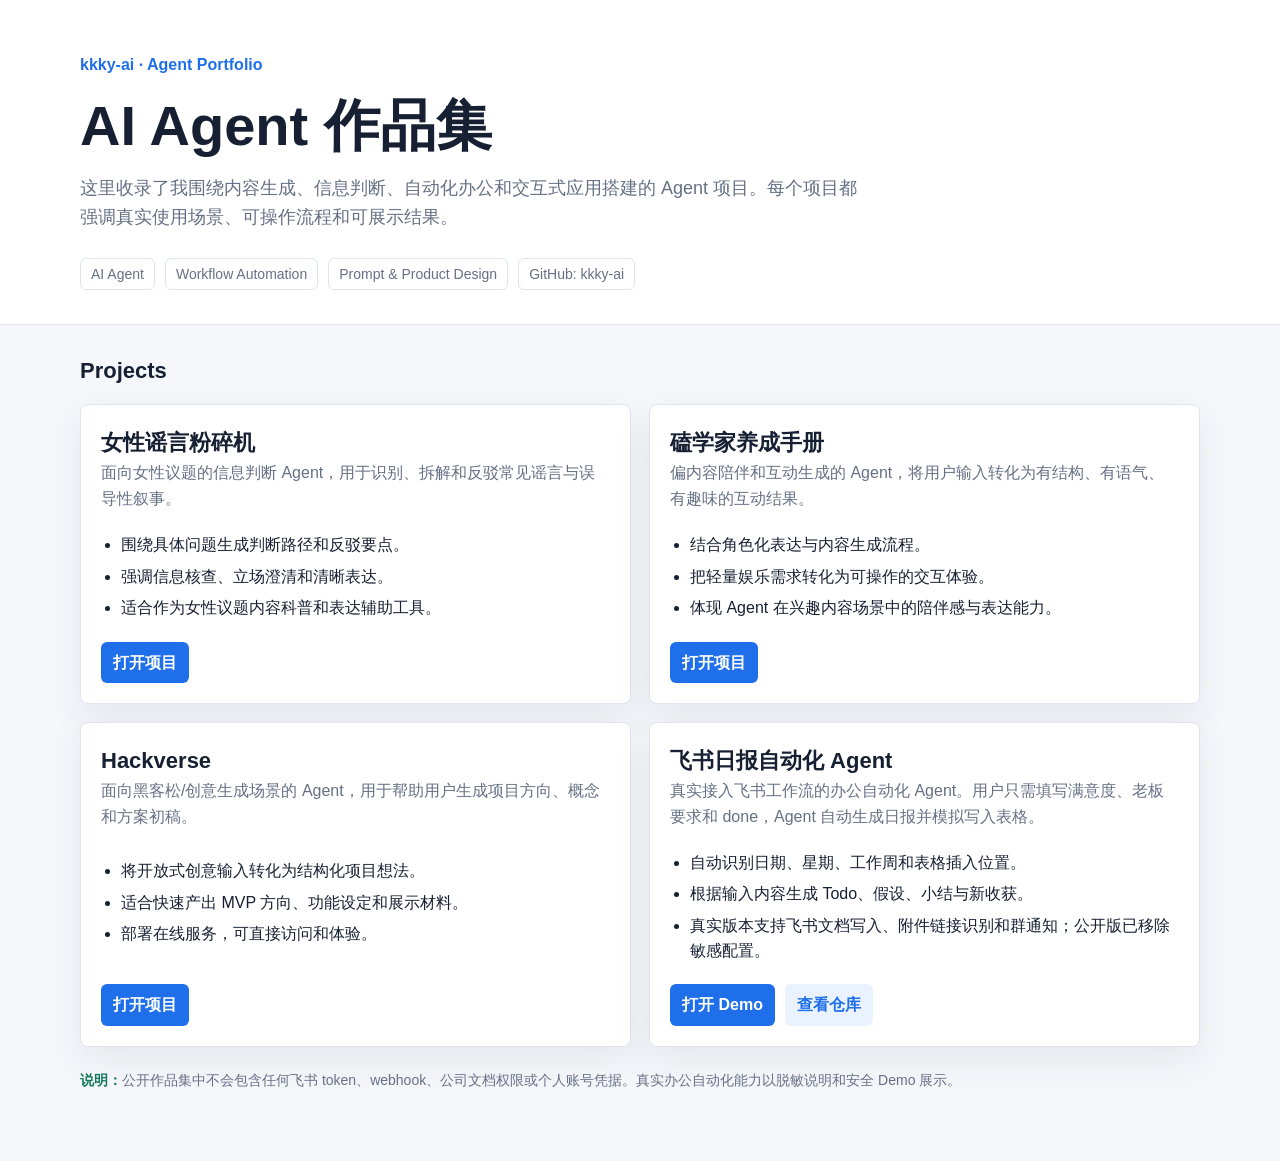
==== index.html @ 3c63bb69 "Initial agent portfolio" ====
<!doctype html>
<html lang="zh-CN">
<head>
  <meta charset="utf-8" />
  <meta name="viewport" content="width=device-width, initial-scale=1" />
  <title>kkky-ai Agent Portfolio</title>
  <style>
    :root {
      --bg: #f6f7fb;
      --panel: #ffffff;
      --ink: #172033;
      --muted: #667085;
      --line: #dfe4ee;
      --accent: #1f6feb;
      --accent-soft: #eaf2ff;
      --green: #13795b;
      --shadow: 0 14px 38px rgba(31, 45, 70, 0.08);
      font-family: Inter, "Segoe UI", "Microsoft YaHei", Arial, sans-serif;
    }

    * { box-sizing: border-box; }

    body {
      margin: 0;
      color: var(--ink);
      background: var(--bg);
      line-height: 1.6;
    }

    header {
      background: #fff;
      border-bottom: 1px solid var(--line);
    }

    .wrap {
      width: min(1120px, calc(100% - 40px));
      margin: 0 auto;
    }

    .hero {
      padding: 52px 0 34px;
      display: grid;
      gap: 18px;
    }

    .eyebrow {
      color: var(--accent);
      font-weight: 700;
      letter-spacing: 0;
      margin: 0;
    }

    h1 {
      margin: 0;
      font-size: clamp(34px, 5vw, 56px);
      line-height: 1.08;
      letter-spacing: 0;
    }

    .intro {
      max-width: 780px;
      color: var(--muted);
      font-size: 18px;
      margin: 0;
    }

    .meta {
      display: flex;
      flex-wrap: wrap;
      gap: 10px;
      margin-top: 8px;
    }

    .tag {
      display: inline-flex;
      align-items: center;
      min-height: 30px;
      padding: 4px 10px;
      border: 1px solid var(--line);
      background: var(--panel);
      border-radius: 6px;
      color: var(--muted);
      font-size: 14px;
    }

    main {
      padding: 28px 0 56px;
    }

    .section-title {
      margin: 0 0 16px;
      font-size: 22px;
    }

    .grid {
      display: grid;
      grid-template-columns: repeat(2, minmax(0, 1fr));
      gap: 18px;
    }

    .card {
      background: var(--panel);
      border: 1px solid var(--line);
      border-radius: 8px;
      box-shadow: var(--shadow);
      padding: 20px;
      display: grid;
      gap: 14px;
      min-height: 300px;
    }

    .card h2 {
      margin: 0;
      font-size: 22px;
    }

    .card p {
      margin: 0;
      color: var(--muted);
    }

    .list {
      margin: 0;
      padding-left: 20px;
      color: var(--ink);
    }

    .list li {
      margin: 6px 0;
    }

    .links {
      display: flex;
      flex-wrap: wrap;
      gap: 10px;
      margin-top: auto;
    }

    a.button {
      display: inline-flex;
      align-items: center;
      min-height: 38px;
      padding: 8px 12px;
      border-radius: 6px;
      background: var(--accent);
      color: #fff;
      text-decoration: none;
      font-weight: 650;
    }

    a.button.secondary {
      color: var(--accent);
      background: var(--accent-soft);
    }

    .note {
      margin-top: 22px;
      color: var(--muted);
      font-size: 14px;
    }

    .status {
      color: var(--green);
      font-weight: 700;
    }

    @media (max-width: 820px) {
      .grid {
        grid-template-columns: 1fr;
      }

      .hero {
        padding-top: 36px;
      }
    }
  </style>
</head>
<body>
  <header>
    <div class="wrap hero">
      <p class="eyebrow">kkky-ai · Agent Portfolio</p>
      <h1>AI Agent 作品集</h1>
      <p class="intro">这里收录了我围绕内容生成、信息判断、自动化办公和交互式应用搭建的 Agent 项目。每个项目都强调真实使用场景、可操作流程和可展示结果。</p>
      <div class="meta">
        <span class="tag">AI Agent</span>
        <span class="tag">Workflow Automation</span>
        <span class="tag">Prompt & Product Design</span>
        <span class="tag">GitHub: kkky-ai</span>
      </div>
    </div>
  </header>

  <main>
    <div class="wrap">
      <h2 class="section-title">Projects</h2>
      <section class="grid">
        <article class="card">
          <div>
            <h2>女性谣言粉碎机</h2>
            <p>面向女性议题的信息判断 Agent，用于识别、拆解和反驳常见谣言与误导性叙事。</p>
          </div>
          <ul class="list">
            <li>围绕具体问题生成判断路径和反驳要点。</li>
            <li>强调信息核查、立场澄清和清晰表达。</li>
            <li>适合作为女性议题内容科普和表达辅助工具。</li>
          </ul>
          <div class="links">
            <a class="button" href="https://p6z55c4yv.zhaomi.cn/" target="_blank" rel="noreferrer">打开项目</a>
          </div>
        </article>

        <article class="card">
          <div>
            <h2>磕学家养成手册</h2>
            <p>偏内容陪伴和互动生成的 Agent，将用户输入转化为有结构、有语气、有趣味的互动结果。</p>
          </div>
          <ul class="list">
            <li>结合角色化表达与内容生成流程。</li>
            <li>把轻量娱乐需求转化为可操作的交互体验。</li>
            <li>体现 Agent 在兴趣内容场景中的陪伴感与表达能力。</li>
          </ul>
          <div class="links">
            <a class="button" href="https://app-c646jovqbgu9.appmiaoda.com/home" target="_blank" rel="noreferrer">打开项目</a>
          </div>
        </article>

        <article class="card">
          <div>
            <h2>Hackverse</h2>
            <p>面向黑客松/创意生成场景的 Agent，用于帮助用户生成项目方向、概念和方案初稿。</p>
          </div>
          <ul class="list">
            <li>将开放式创意输入转化为结构化项目想法。</li>
            <li>适合快速产出 MVP 方向、功能设定和展示材料。</li>
            <li>部署在线服务，可直接访问和体验。</li>
          </ul>
          <div class="links">
            <a class="button" href="https://hackathon-03.onrender.com/generate" target="_blank" rel="noreferrer">打开项目</a>
          </div>
        </article>

        <article class="card">
          <div>
            <h2>飞书日报自动化 Agent</h2>
            <p>真实接入飞书工作流的办公自动化 Agent。用户只需填写满意度、老板要求和 done，Agent 自动生成日报并模拟写入表格。</p>
          </div>
          <ul class="list">
            <li>自动识别日期、星期、工作周和表格插入位置。</li>
            <li>根据输入内容生成 Todo、假设、小结与新收获。</li>
            <li>真实版本支持飞书文档写入、附件链接识别和群通知；公开版已移除敏感配置。</li>
          </ul>
          <div class="links">
            <a class="button" href="./daily-report-demo/" target="_blank">打开 Demo</a>
            <a class="button secondary" href="https://github.com/kkky-ai/agent-portfolio" target="_blank" rel="noreferrer">查看仓库</a>
          </div>
        </article>
      </section>

      <p class="note"><span class="status">说明：</span>公开作品集中不会包含任何飞书 token、webhook、公司文档权限或个人账号凭据。真实办公自动化能力以脱敏说明和安全 Demo 展示。</p>
    </div>
  </main>
</body>
</html>
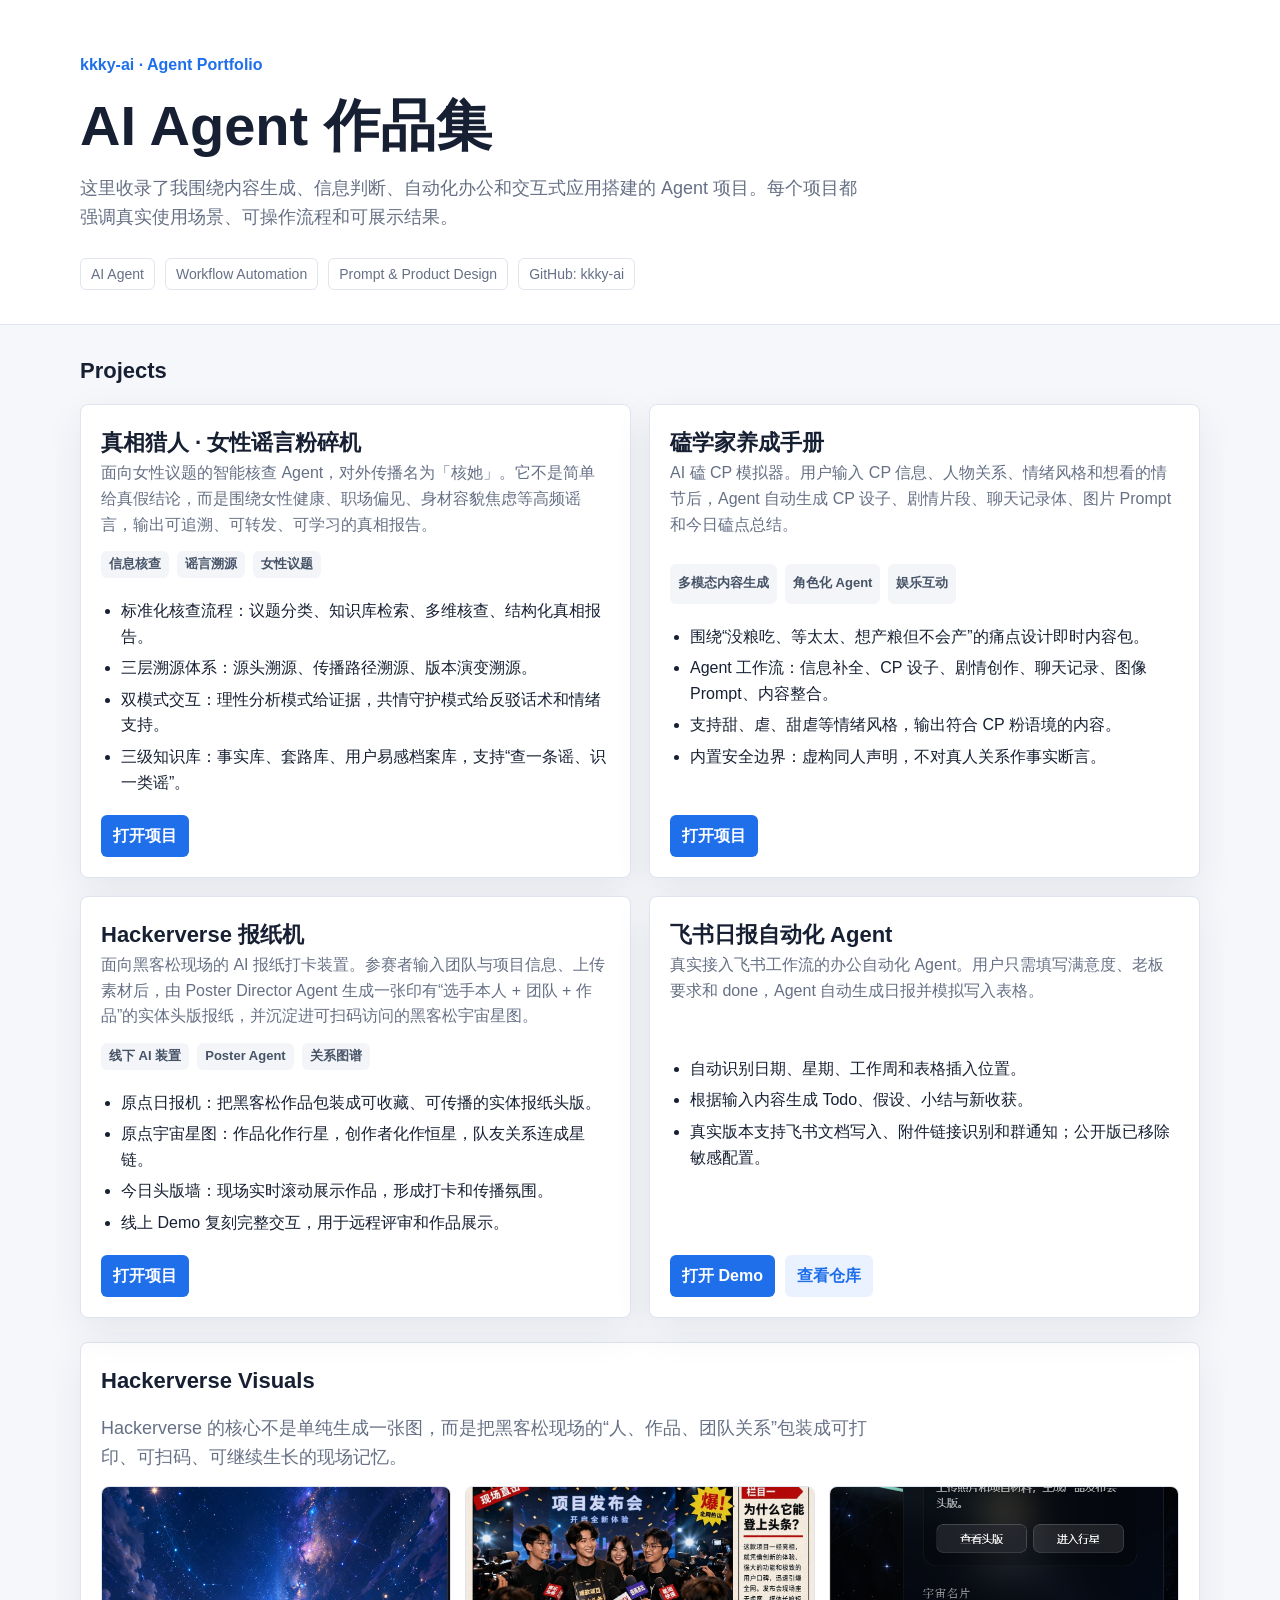
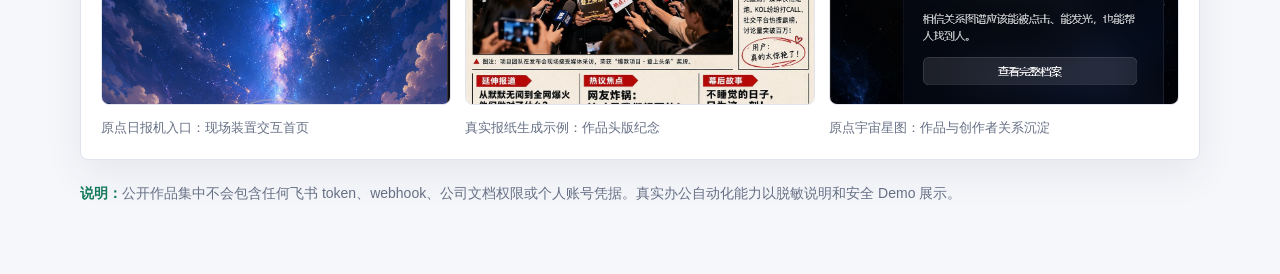
==== commit 43db13a9: "Enrich portfolio project details" ====
--- a/index.html
+++ b/index.html
@@ -106,7 +106,7 @@
       padding: 20px;
       display: grid;
       gap: 14px;
-      min-height: 300px;
+      min-height: 420px;
     }
 
     .card h2 {
@@ -117,6 +117,24 @@
     .card p {
       margin: 0;
       color: var(--muted);
+    }
+
+    .project-meta {
+      display: flex;
+      flex-wrap: wrap;
+      gap: 8px;
+    }
+
+    .pill {
+      display: inline-flex;
+      align-items: center;
+      min-height: 26px;
+      padding: 3px 8px;
+      border-radius: 6px;
+      background: #f3f5f9;
+      color: #475467;
+      font-size: 13px;
+      font-weight: 650;
     }
 
     .list {
@@ -164,8 +182,47 @@
       font-weight: 700;
     }
 
+    .showcase {
+      margin-top: 24px;
+      background: #fff;
+      border: 1px solid var(--line);
+      border-radius: 8px;
+      box-shadow: var(--shadow);
+      padding: 20px;
+    }
+
+    .showcase-grid {
+      display: grid;
+      grid-template-columns: repeat(3, minmax(0, 1fr));
+      gap: 14px;
+      margin-top: 14px;
+    }
+
+    .shot {
+      margin: 0;
+    }
+
+    .shot img {
+      width: 100%;
+      aspect-ratio: 16 / 10;
+      object-fit: cover;
+      border: 1px solid var(--line);
+      border-radius: 8px;
+      background: #f8fafc;
+    }
+
+    .shot figcaption {
+      color: var(--muted);
+      font-size: 13px;
+      margin-top: 6px;
+    }
+
     @media (max-width: 820px) {
       .grid {
+        grid-template-columns: 1fr;
+      }
+
+      .showcase-grid {
         grid-template-columns: 1fr;
       }
 
@@ -196,13 +253,19 @@
       <section class="grid">
         <article class="card">
           <div>
-            <h2>女性谣言粉碎机</h2>
-            <p>面向女性议题的信息判断 Agent，用于识别、拆解和反驳常见谣言与误导性叙事。</p>
+            <h2>真相猎人 · 女性谣言粉碎机</h2>
+            <p>面向女性议题的智能核查 Agent，对外传播名为「核她」。它不是简单给真假结论，而是围绕女性健康、职场偏见、身材容貌焦虑等高频谣言，输出可追溯、可转发、可学习的真相报告。</p>
+          </div>
+          <div class="project-meta">
+            <span class="pill">信息核查</span>
+            <span class="pill">谣言溯源</span>
+            <span class="pill">女性议题</span>
           </div>
           <ul class="list">
-            <li>围绕具体问题生成判断路径和反驳要点。</li>
-            <li>强调信息核查、立场澄清和清晰表达。</li>
-            <li>适合作为女性议题内容科普和表达辅助工具。</li>
+            <li>标准化核查流程：议题分类、知识库检索、多维核查、结构化真相报告。</li>
+            <li>三层溯源体系：源头溯源、传播路径溯源、版本演变溯源。</li>
+            <li>双模式交互：理性分析模式给证据，共情守护模式给反驳话术和情绪支持。</li>
+            <li>三级知识库：事实库、套路库、用户易感档案库，支持“查一条谣、识一类谣”。</li>
           </ul>
           <div class="links">
             <a class="button" href="https://p6z55c4yv.zhaomi.cn/" target="_blank" rel="noreferrer">打开项目</a>
@@ -212,12 +275,18 @@
         <article class="card">
           <div>
             <h2>磕学家养成手册</h2>
-            <p>偏内容陪伴和互动生成的 Agent，将用户输入转化为有结构、有语气、有趣味的互动结果。</p>
+            <p>AI 磕 CP 模拟器。用户输入 CP 信息、人物关系、情绪风格和想看的情节后，Agent 自动生成 CP 设子、剧情片段、聊天记录体、图片 Prompt 和今日磕点总结。</p>
+          </div>
+          <div class="project-meta">
+            <span class="pill">多模态内容生成</span>
+            <span class="pill">角色化 Agent</span>
+            <span class="pill">娱乐互动</span>
           </div>
           <ul class="list">
-            <li>结合角色化表达与内容生成流程。</li>
-            <li>把轻量娱乐需求转化为可操作的交互体验。</li>
-            <li>体现 Agent 在兴趣内容场景中的陪伴感与表达能力。</li>
+            <li>围绕“没粮吃、等太太、想产粮但不会产”的痛点设计即时内容包。</li>
+            <li>Agent 工作流：信息补全、CP 设子、剧情创作、聊天记录、图像 Prompt、内容整合。</li>
+            <li>支持甜、虐、甜虐等情绪风格，输出符合 CP 粉语境的内容。</li>
+            <li>内置安全边界：虚构同人声明，不对真人关系作事实断言。</li>
           </ul>
           <div class="links">
             <a class="button" href="https://app-c646jovqbgu9.appmiaoda.com/home" target="_blank" rel="noreferrer">打开项目</a>
@@ -226,13 +295,19 @@
 
         <article class="card">
           <div>
-            <h2>Hackverse</h2>
-            <p>面向黑客松/创意生成场景的 Agent，用于帮助用户生成项目方向、概念和方案初稿。</p>
+            <h2>Hackerverse 报纸机</h2>
+            <p>面向黑客松现场的 AI 报纸打卡装置。参赛者输入团队与项目信息、上传素材后，由 Poster Director Agent 生成一张印有“选手本人 + 团队 + 作品”的实体头版报纸，并沉淀进可扫码访问的黑客松宇宙星图。</p>
+          </div>
+          <div class="project-meta">
+            <span class="pill">线下 AI 装置</span>
+            <span class="pill">Poster Agent</span>
+            <span class="pill">关系图谱</span>
           </div>
           <ul class="list">
-            <li>将开放式创意输入转化为结构化项目想法。</li>
-            <li>适合快速产出 MVP 方向、功能设定和展示材料。</li>
-            <li>部署在线服务，可直接访问和体验。</li>
+            <li>原点日报机：把黑客松作品包装成可收藏、可传播的实体报纸头版。</li>
+            <li>原点宇宙星图：作品化作行星，创作者化作恒星，队友关系连成星链。</li>
+            <li>今日头版墙：现场实时滚动展示作品，形成打卡和传播氛围。</li>
+            <li>线上 Demo 复刻完整交互，用于远程评审和作品展示。</li>
           </ul>
           <div class="links">
             <a class="button" href="https://hackathon-03.onrender.com/generate" target="_blank" rel="noreferrer">打开项目</a>
@@ -256,6 +331,25 @@
         </article>
       </section>
 
+      <section class="showcase">
+        <h2 class="section-title">Hackerverse Visuals</h2>
+        <p class="intro">Hackerverse 的核心不是单纯生成一张图，而是把黑客松现场的“人、作品、团队关系”包装成可打印、可扫码、可继续生长的现场记忆。</p>
+        <div class="showcase-grid">
+          <figure class="shot">
+            <img src="./assets/hackerverse-home.png" alt="Hackerverse 装置交互首页" />
+            <figcaption>原点日报机入口：现场装置交互首页</figcaption>
+          </figure>
+          <figure class="shot">
+            <img src="./assets/hackerverse-newspaper.jpg" alt="Hackerverse 报纸生成示例" />
+            <figcaption>真实报纸生成示例：作品头版纪念</figcaption>
+          </figure>
+          <figure class="shot">
+            <img src="./assets/hackerverse-universe.png" alt="Hackerverse 宇宙星图" />
+            <figcaption>原点宇宙星图：作品与创作者关系沉淀</figcaption>
+          </figure>
+        </div>
+      </section>
+
       <p class="note"><span class="status">说明：</span>公开作品集中不会包含任何飞书 token、webhook、公司文档权限或个人账号凭据。真实办公自动化能力以脱敏说明和安全 Demo 展示。</p>
     </div>
   </main>
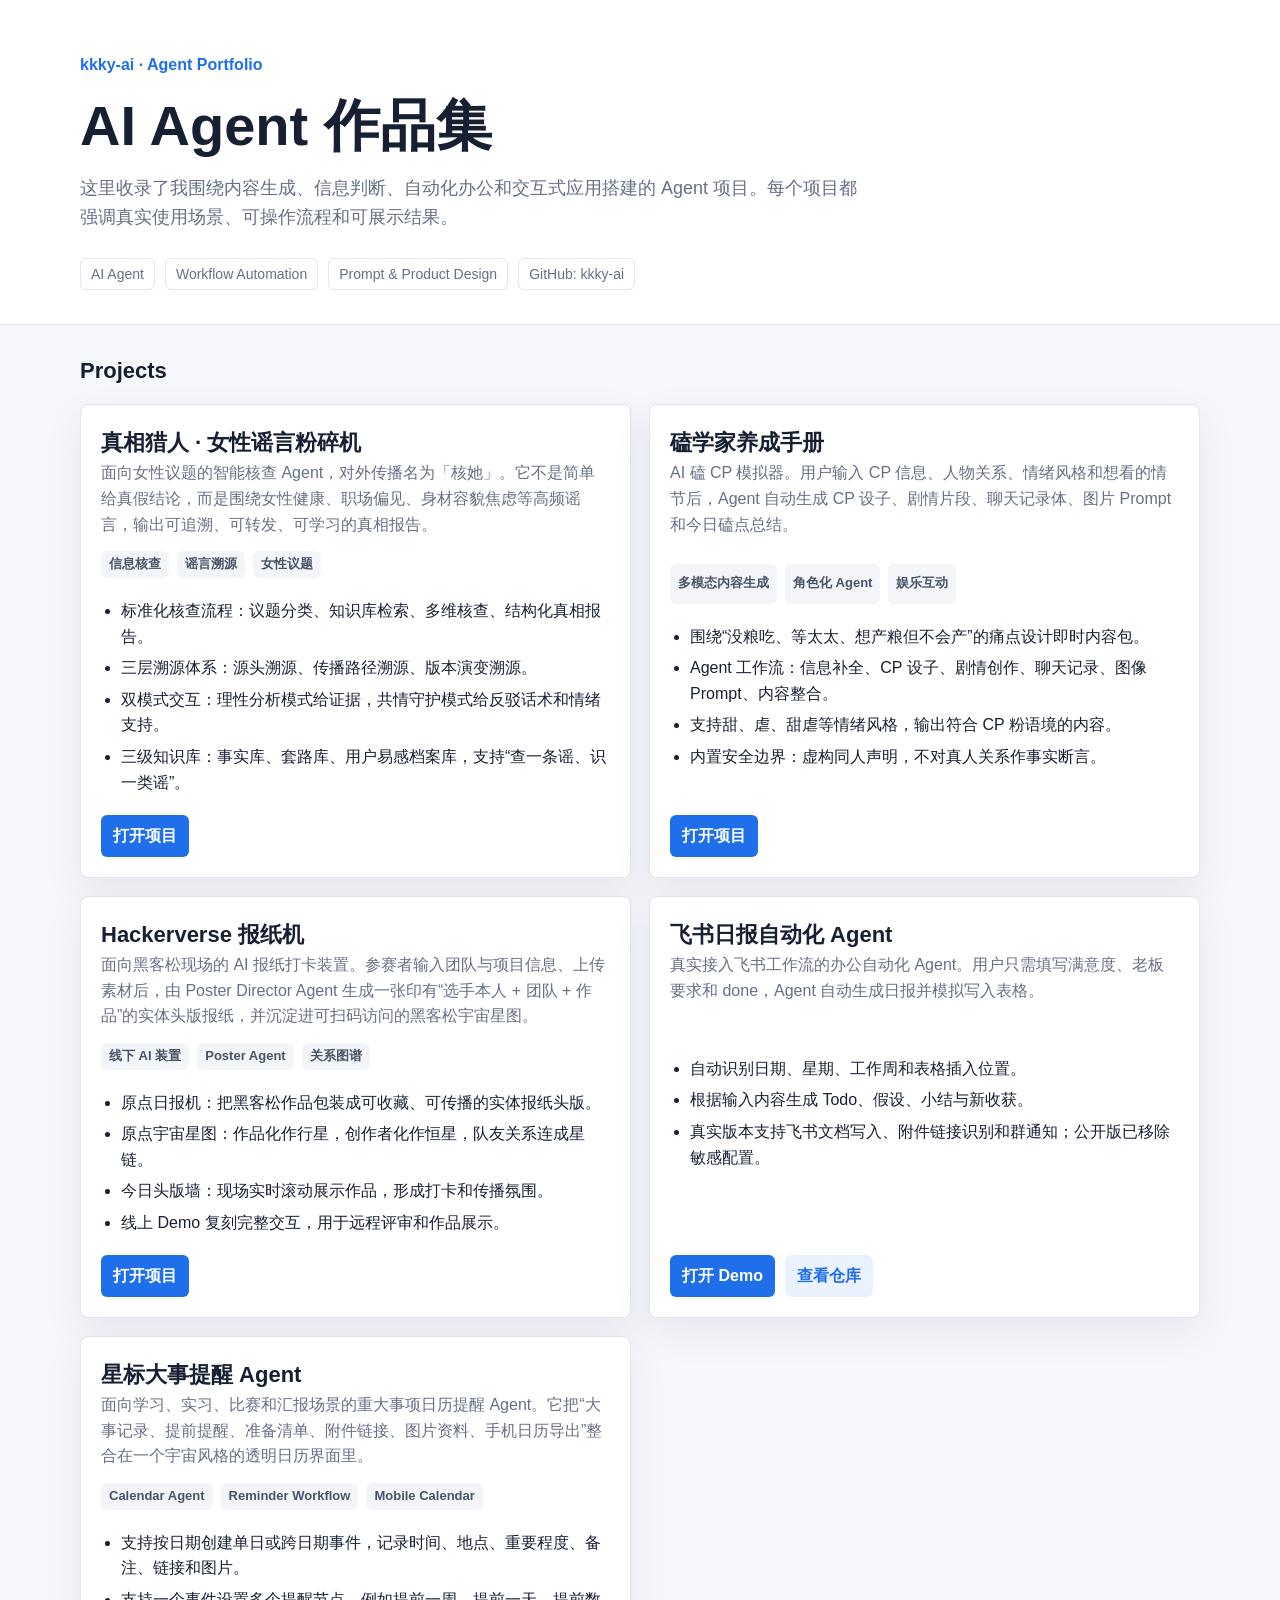
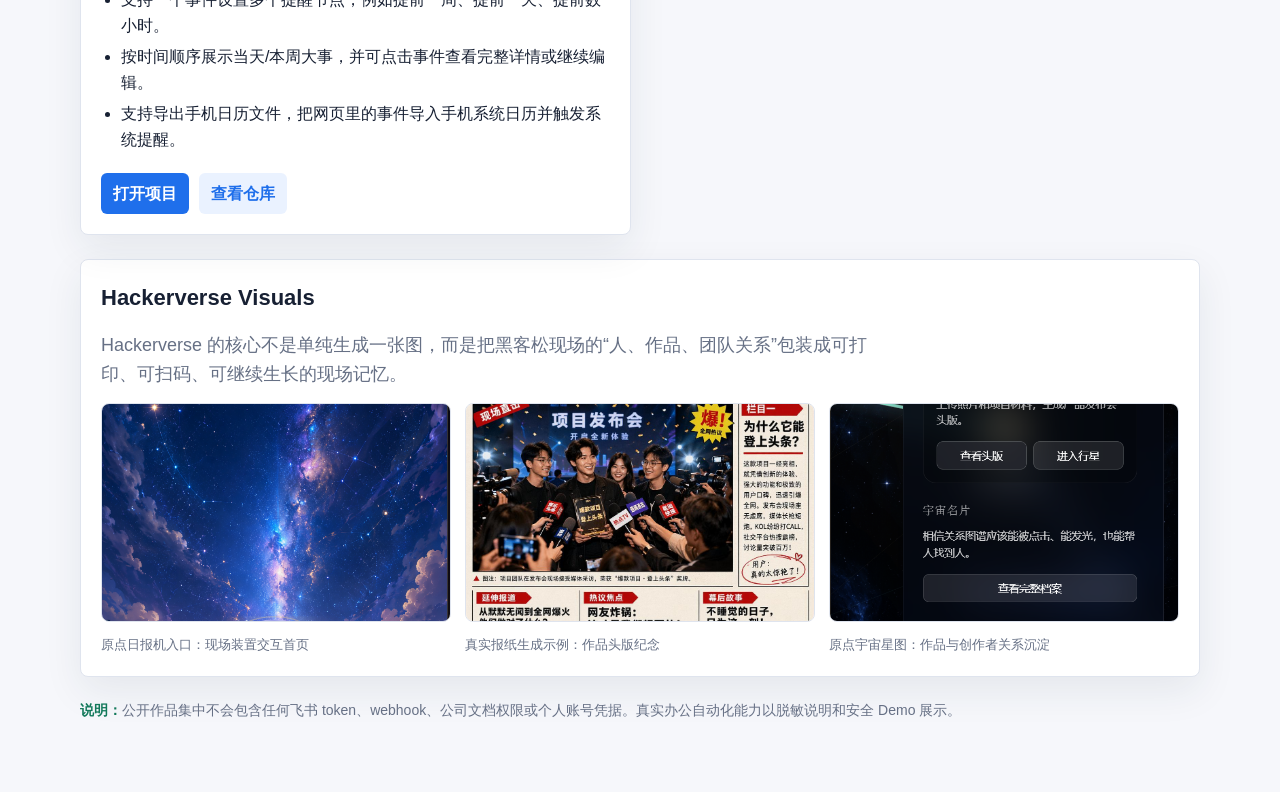
==== commit eed9de7c: "Add star event reminder agent to portfolio" ====
--- a/index.html
+++ b/index.html
@@ -329,6 +329,28 @@
             <a class="button secondary" href="https://github.com/kkky-ai/agent-portfolio" target="_blank" rel="noreferrer">查看仓库</a>
           </div>
         </article>
+
+        <article class="card">
+          <div>
+            <h2>星标大事提醒 Agent</h2>
+            <p>面向学习、实习、比赛和汇报场景的重大事项日历提醒 Agent。它把“大事记录、提前提醒、准备清单、附件链接、图片资料、手机日历导出”整合在一个宇宙风格的透明日历界面里。</p>
+          </div>
+          <div class="project-meta">
+            <span class="pill">Calendar Agent</span>
+            <span class="pill">Reminder Workflow</span>
+            <span class="pill">Mobile Calendar</span>
+          </div>
+          <ul class="list">
+            <li>支持按日期创建单日或跨日期事件，记录时间、地点、重要程度、备注、链接和图片。</li>
+            <li>支持一个事件设置多个提醒节点，例如提前一周、提前一天、提前数小时。</li>
+            <li>按时间顺序展示当天/本周大事，并可点击事件查看完整详情或继续编辑。</li>
+            <li>支持导出手机日历文件，把网页里的事件导入手机系统日历并触发系统提醒。</li>
+          </ul>
+          <div class="links">
+            <a class="button" href="https://star-event-reminder-agent.onrender.com" target="_blank" rel="noreferrer">打开项目</a>
+            <a class="button secondary" href="https://github.com/kkky-ai/star-event-reminder-agent" target="_blank" rel="noreferrer">查看仓库</a>
+          </div>
+        </article>
       </section>
 
       <section class="showcase">
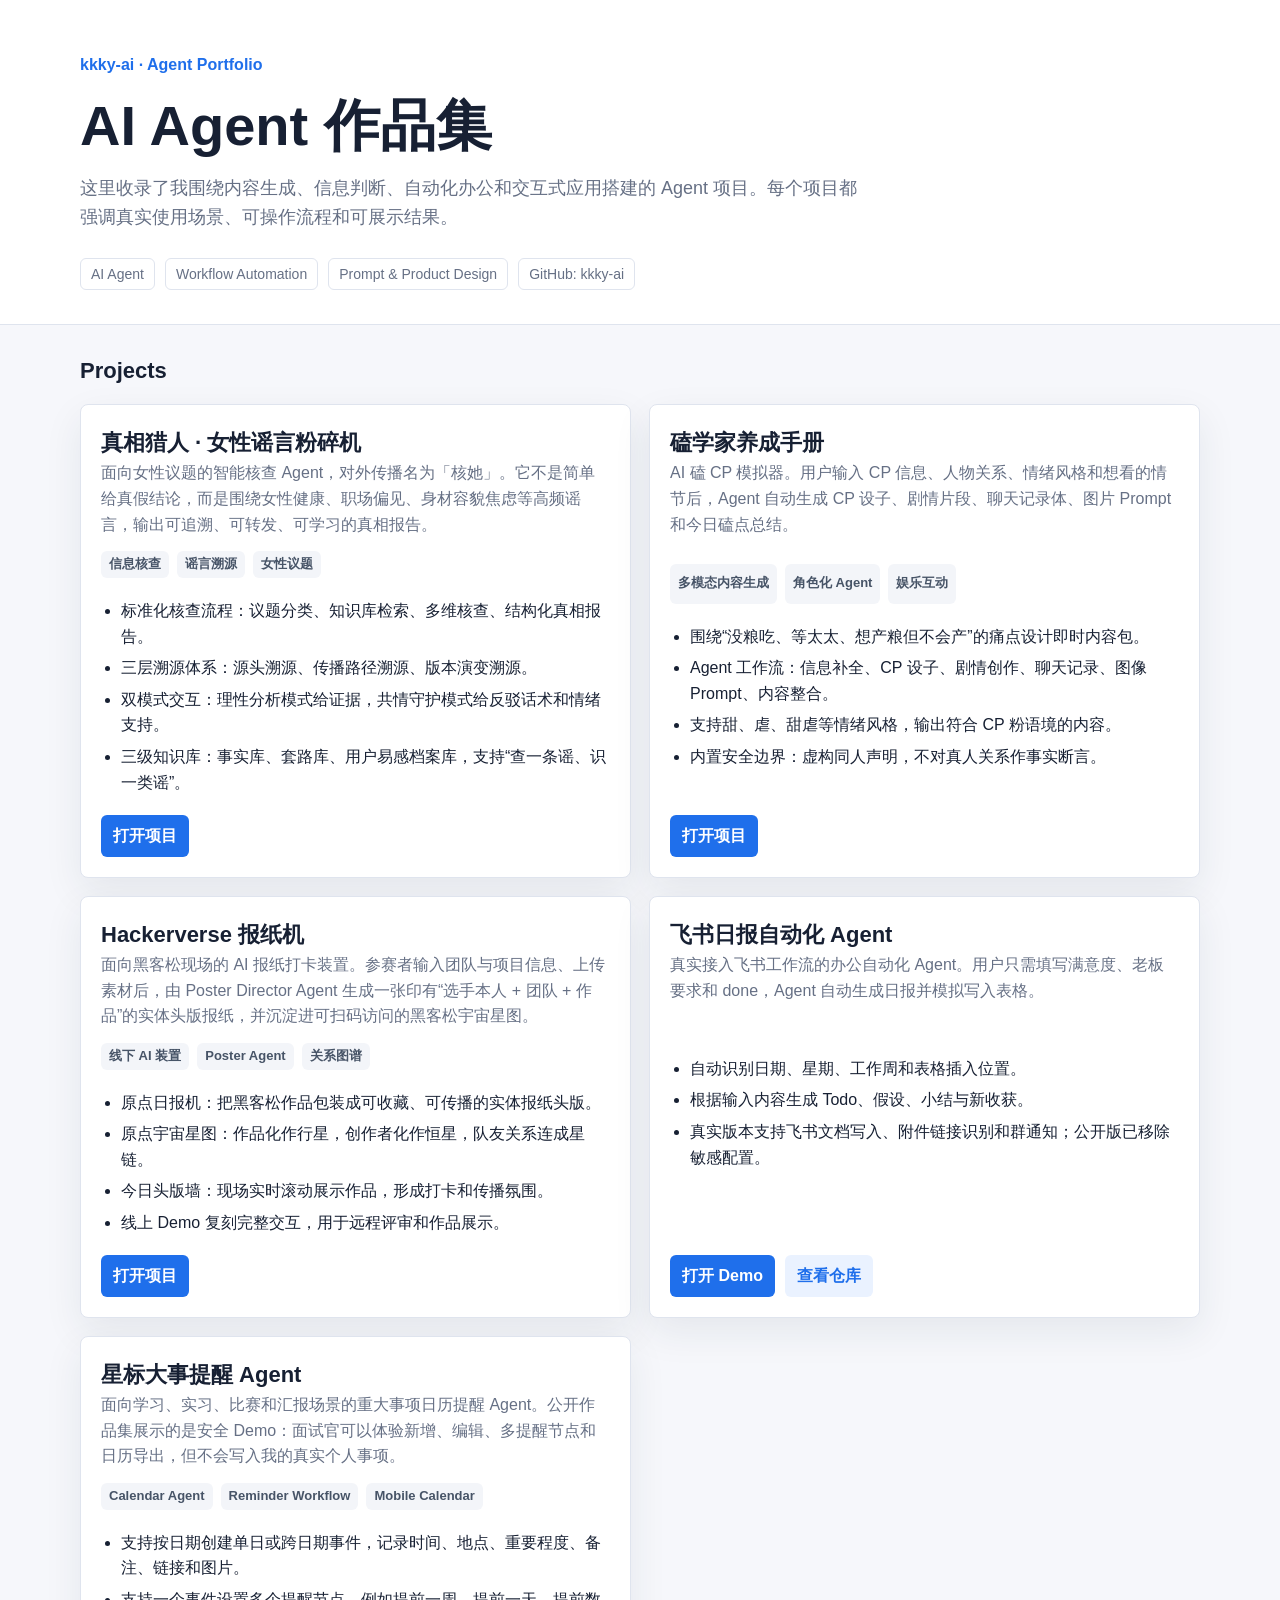
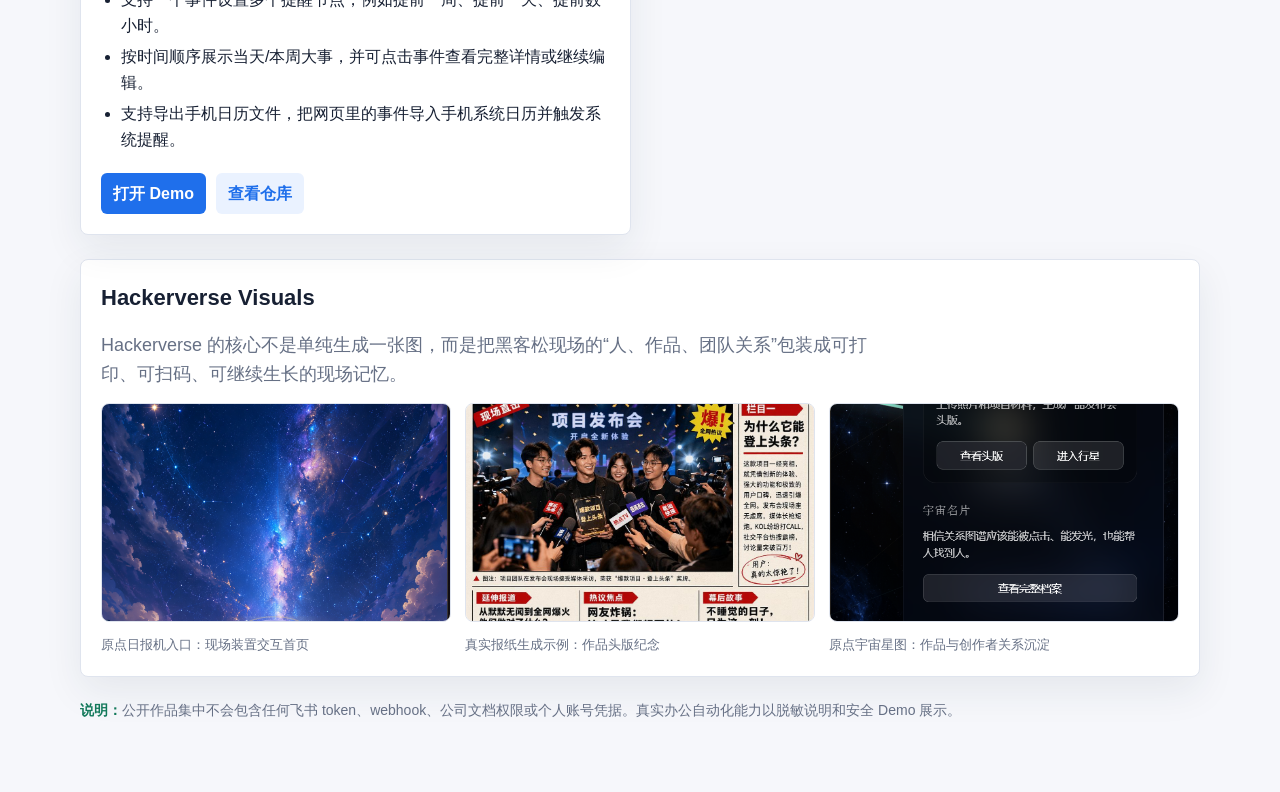
==== commit 72912023: "Add safe star event demo" ====
--- a/index.html
+++ b/index.html
@@ -333,7 +333,7 @@
         <article class="card">
           <div>
             <h2>星标大事提醒 Agent</h2>
-            <p>面向学习、实习、比赛和汇报场景的重大事项日历提醒 Agent。它把“大事记录、提前提醒、准备清单、附件链接、图片资料、手机日历导出”整合在一个宇宙风格的透明日历界面里。</p>
+            <p>面向学习、实习、比赛和汇报场景的重大事项日历提醒 Agent。公开作品集展示的是安全 Demo：面试官可以体验新增、编辑、多提醒节点和日历导出，但不会写入我的真实个人事项。</p>
           </div>
           <div class="project-meta">
             <span class="pill">Calendar Agent</span>
@@ -347,7 +347,7 @@
             <li>支持导出手机日历文件，把网页里的事件导入手机系统日历并触发系统提醒。</li>
           </ul>
           <div class="links">
-            <a class="button" href="https://star-event-reminder-agent.onrender.com" target="_blank" rel="noreferrer">打开项目</a>
+            <a class="button" href="./star-event-demo/" target="_blank">打开 Demo</a>
             <a class="button secondary" href="https://github.com/kkky-ai/star-event-reminder-agent" target="_blank" rel="noreferrer">查看仓库</a>
           </div>
         </article>
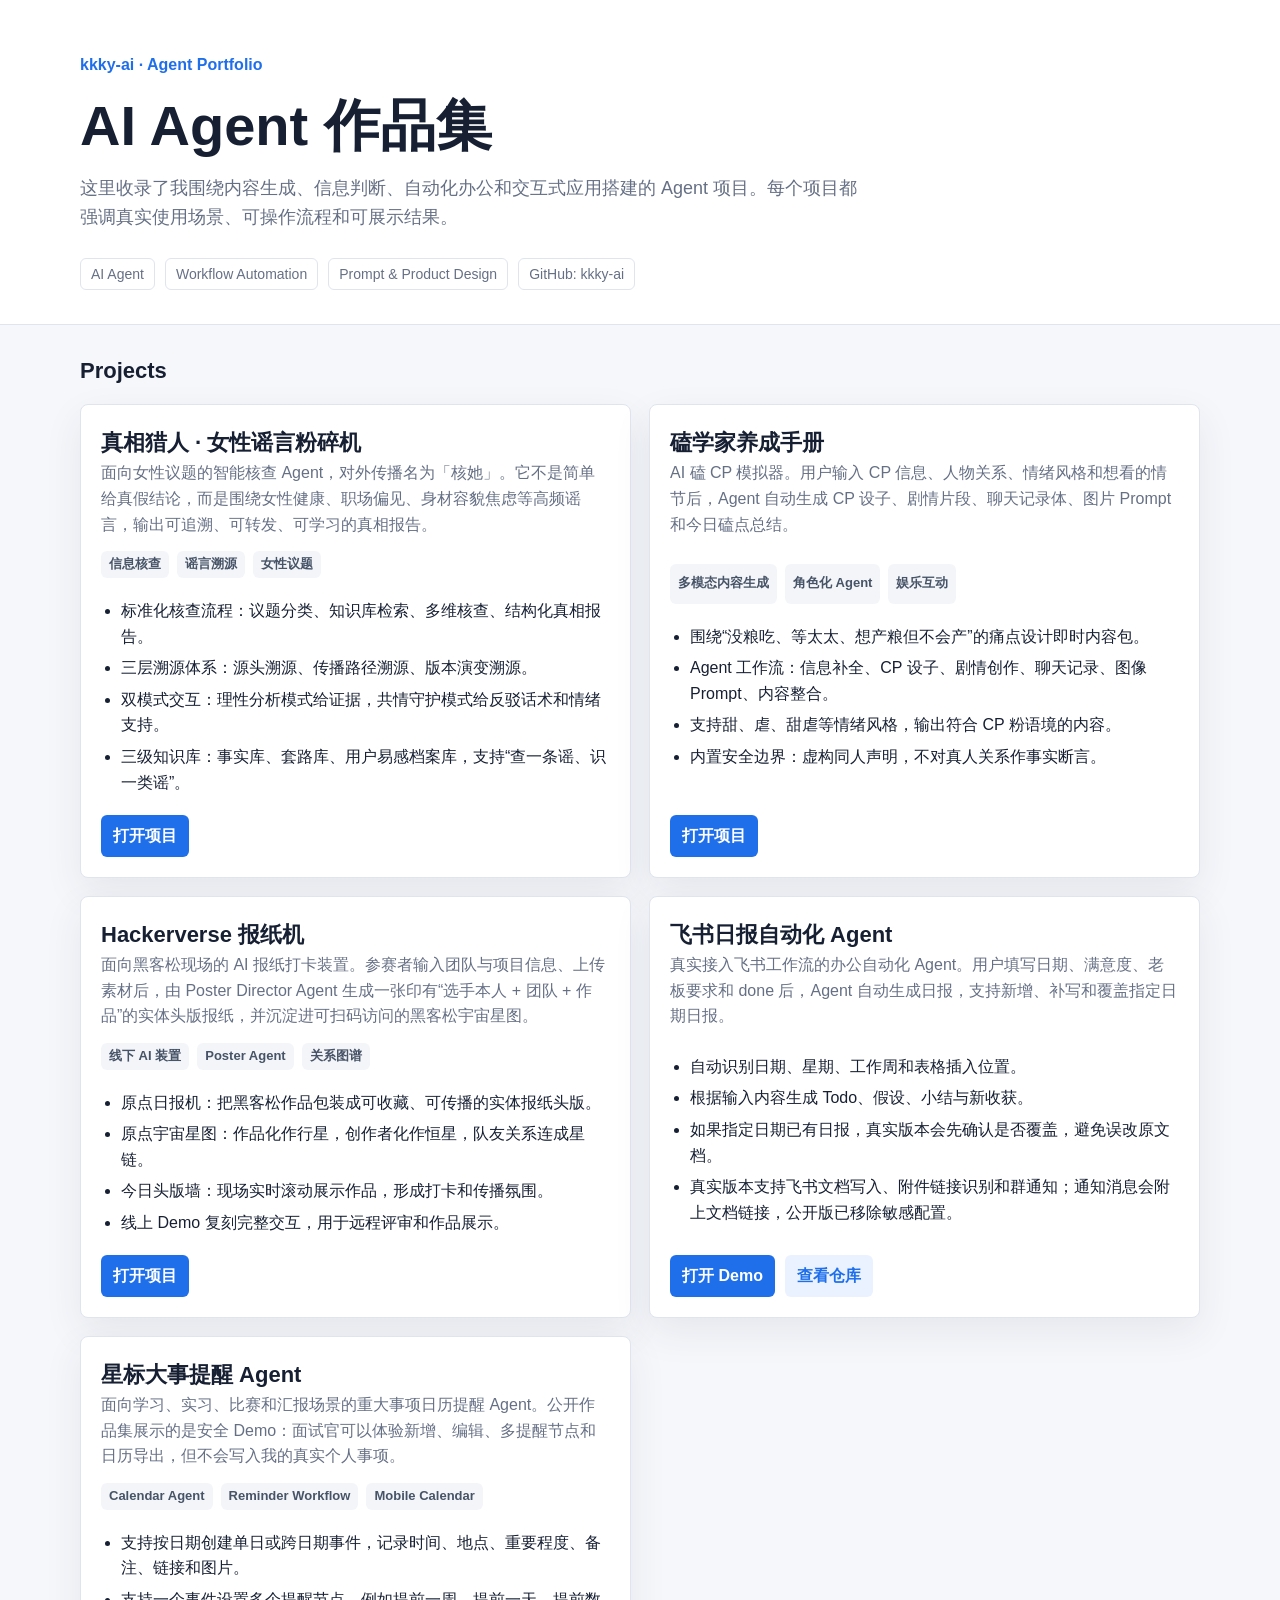
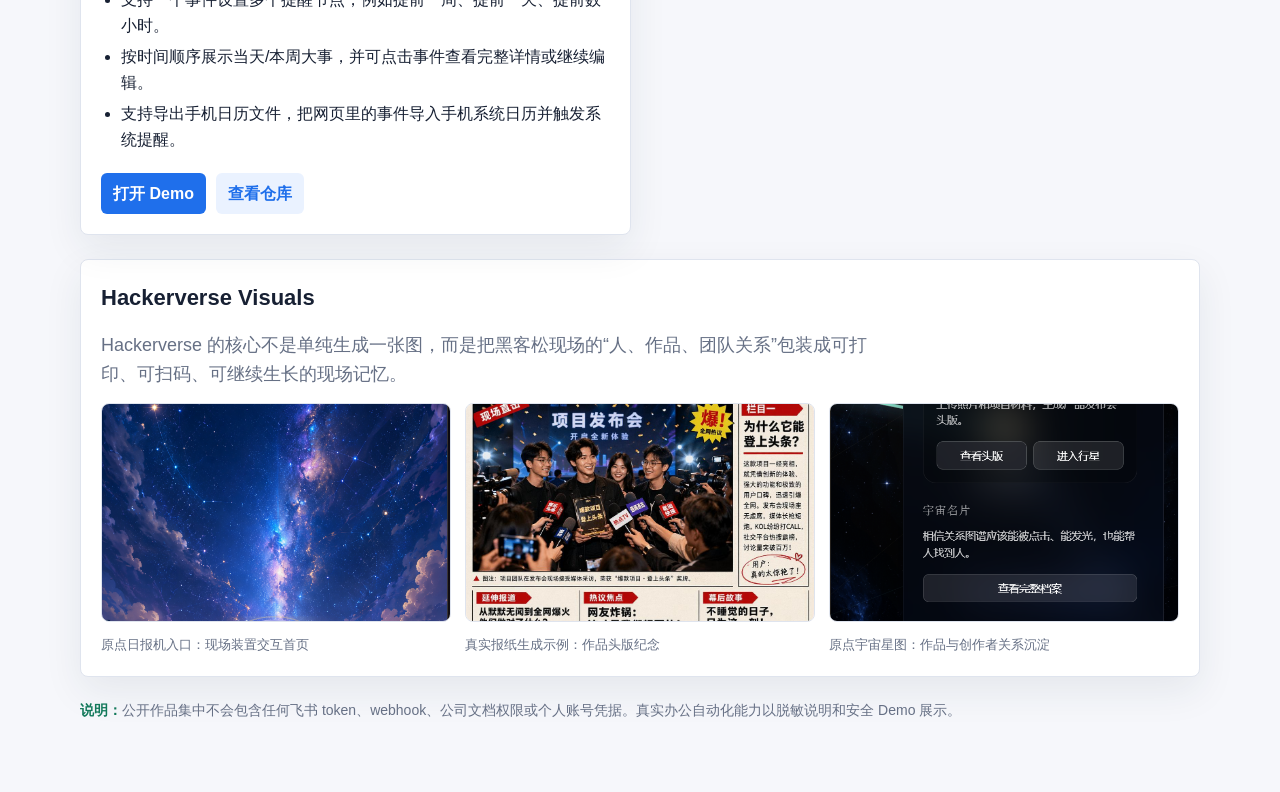
==== commit d11e88fa: "Refresh daily report demo capabilities" ====
--- a/index.html
+++ b/index.html
@@ -317,12 +317,13 @@
         <article class="card">
           <div>
             <h2>飞书日报自动化 Agent</h2>
-            <p>真实接入飞书工作流的办公自动化 Agent。用户只需填写满意度、老板要求和 done，Agent 自动生成日报并模拟写入表格。</p>
+            <p>真实接入飞书工作流的办公自动化 Agent。用户填写日期、满意度、老板要求和 done 后，Agent 自动生成日报，支持新增、补写和覆盖指定日期日报。</p>
           </div>
           <ul class="list">
             <li>自动识别日期、星期、工作周和表格插入位置。</li>
             <li>根据输入内容生成 Todo、假设、小结与新收获。</li>
-            <li>真实版本支持飞书文档写入、附件链接识别和群通知；公开版已移除敏感配置。</li>
+            <li>如果指定日期已有日报，真实版本会先确认是否覆盖，避免误改原文档。</li>
+            <li>真实版本支持飞书文档写入、附件链接识别和群通知；通知消息会附上文档链接，公开版已移除敏感配置。</li>
           </ul>
           <div class="links">
             <a class="button" href="./daily-report-demo/" target="_blank">打开 Demo</a>
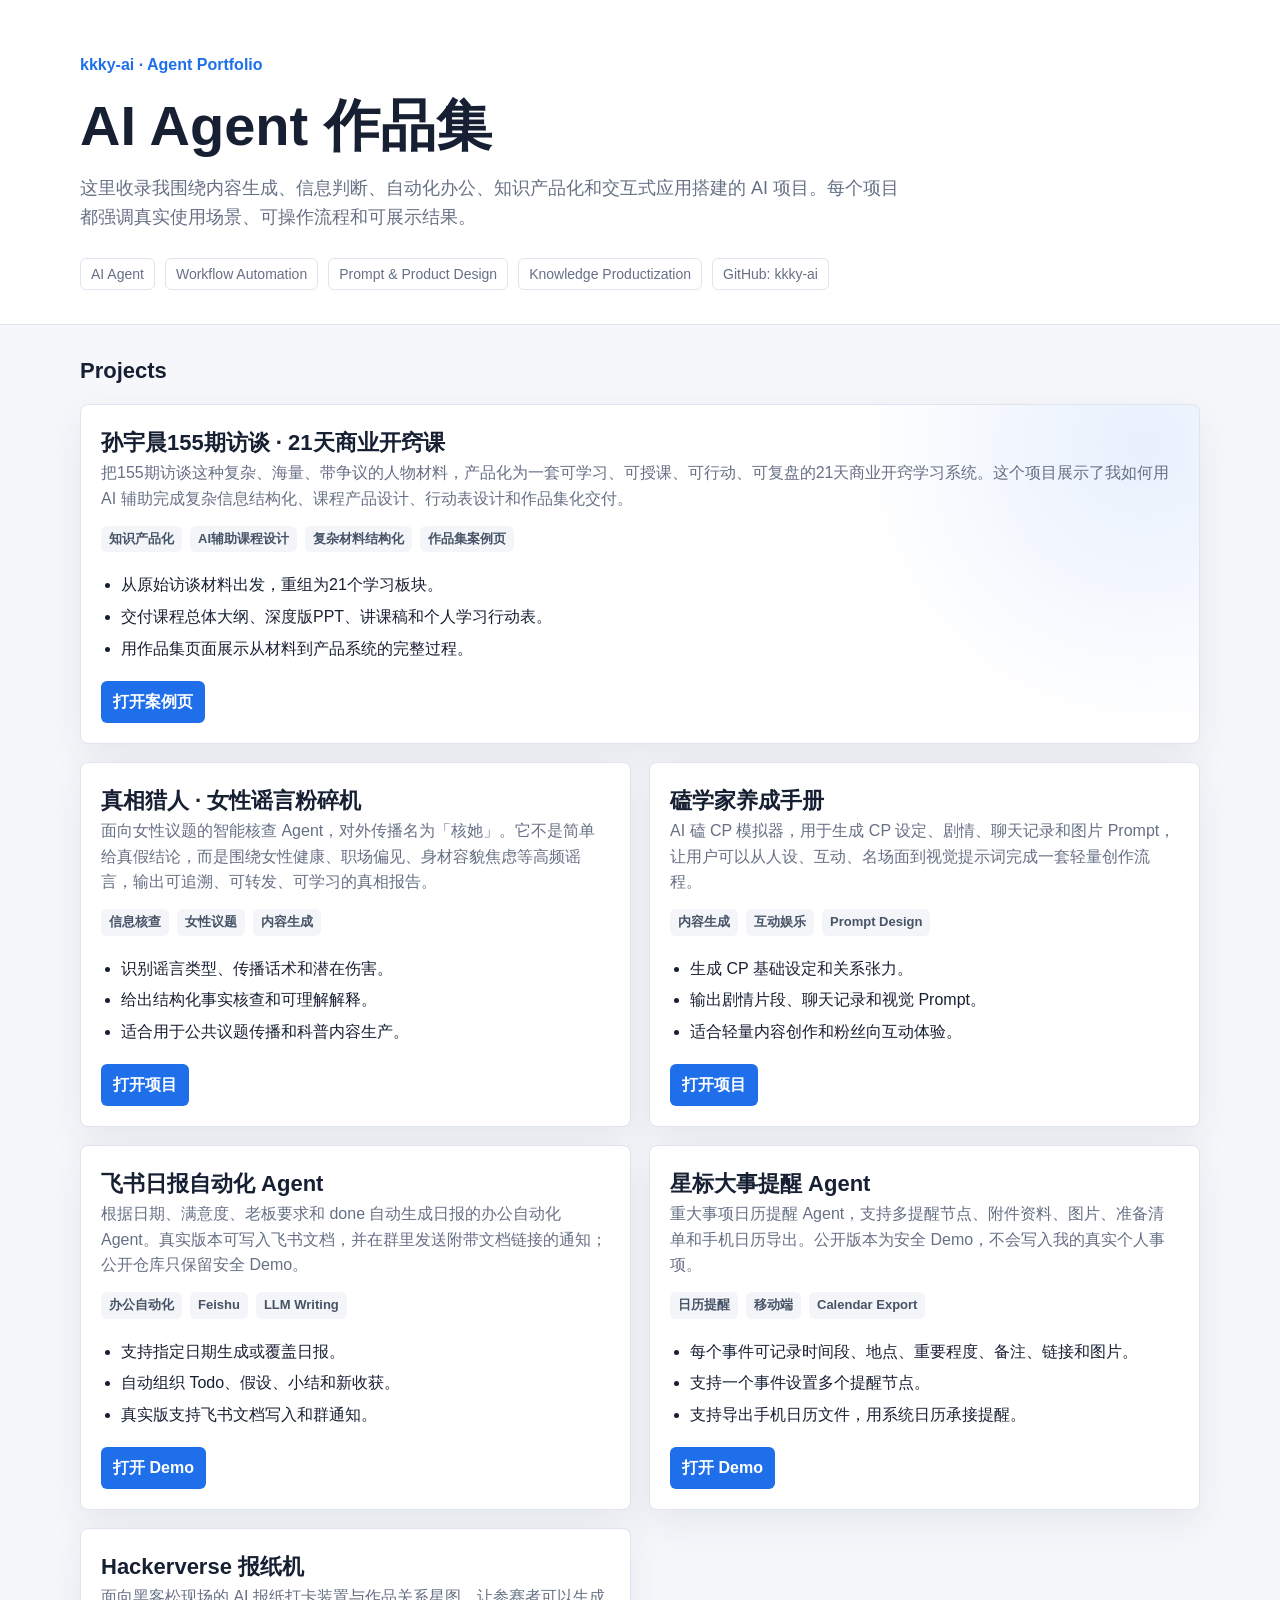
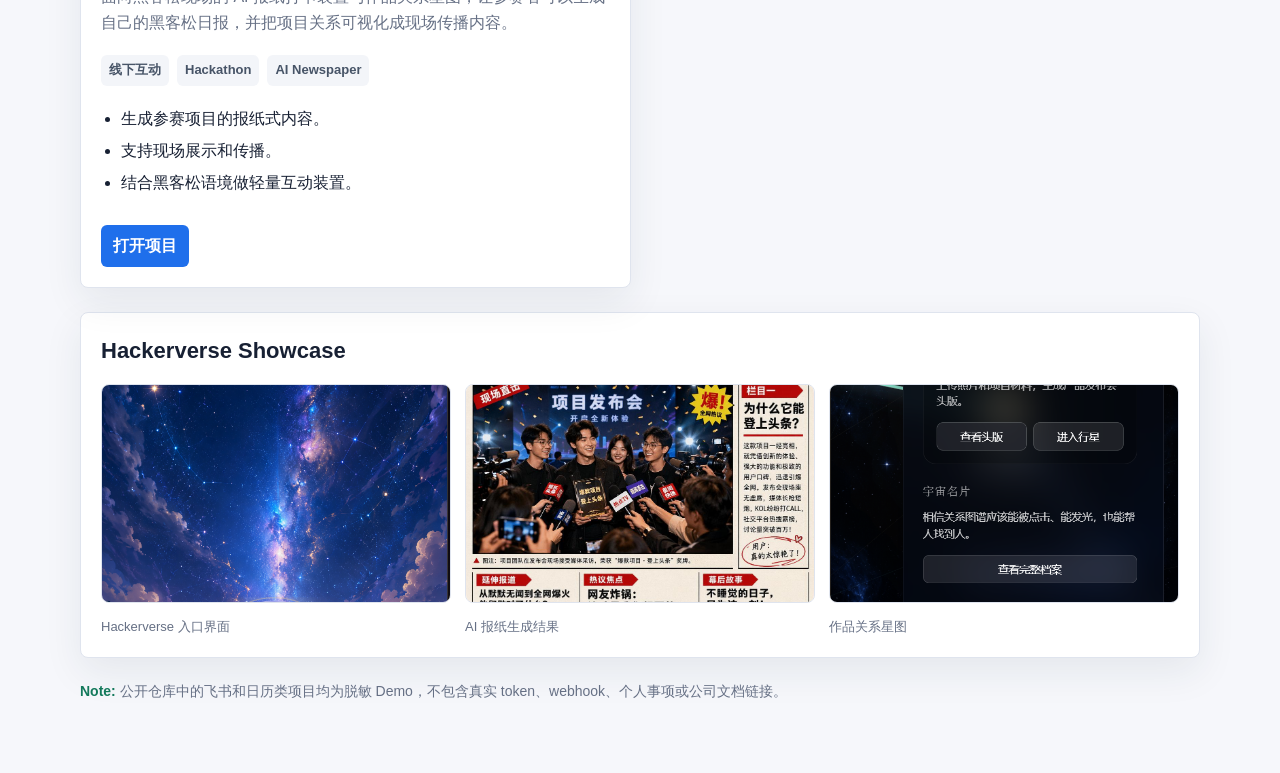
==== commit 20cc8a5d: "Add Sun Yuchen course portfolio case" ====
--- a/index.html
+++ b/index.html
@@ -46,7 +46,6 @@
     .eyebrow {
       color: var(--accent);
       font-weight: 700;
-      letter-spacing: 0;
       margin: 0;
     }
 
@@ -58,7 +57,7 @@
     }
 
     .intro {
-      max-width: 780px;
+      max-width: 820px;
       color: var(--muted);
       font-size: 18px;
       margin: 0;
@@ -106,7 +105,15 @@
       padding: 20px;
       display: grid;
       gap: 14px;
-      min-height: 420px;
+      min-height: 360px;
+    }
+
+    .card.featured {
+      grid-column: 1 / -1;
+      min-height: 0;
+      background:
+        radial-gradient(circle at 95% 12%, rgba(31, 111, 235, 0.10), transparent 18rem),
+        #fff;
     }
 
     .card h2 {
@@ -218,10 +225,7 @@
     }
 
     @media (max-width: 820px) {
-      .grid {
-        grid-template-columns: 1fr;
-      }
-
+      .grid,
       .showcase-grid {
         grid-template-columns: 1fr;
       }
@@ -237,11 +241,12 @@
     <div class="wrap hero">
       <p class="eyebrow">kkky-ai · Agent Portfolio</p>
       <h1>AI Agent 作品集</h1>
-      <p class="intro">这里收录了我围绕内容生成、信息判断、自动化办公和交互式应用搭建的 Agent 项目。每个项目都强调真实使用场景、可操作流程和可展示结果。</p>
+      <p class="intro">这里收录我围绕内容生成、信息判断、自动化办公、知识产品化和交互式应用搭建的 AI 项目。每个项目都强调真实使用场景、可操作流程和可展示结果。</p>
       <div class="meta">
         <span class="tag">AI Agent</span>
         <span class="tag">Workflow Automation</span>
         <span class="tag">Prompt & Product Design</span>
+        <span class="tag">Knowledge Productization</span>
         <span class="tag">GitHub: kkky-ai</span>
       </div>
     </div>
@@ -251,6 +256,27 @@
     <div class="wrap">
       <h2 class="section-title">Projects</h2>
       <section class="grid">
+        <article class="card featured">
+          <div>
+            <h2>孙宇晨155期访谈 · 21天商业开窍课</h2>
+            <p>把155期访谈这种复杂、海量、带争议的人物材料，产品化为一套可学习、可授课、可行动、可复盘的21天商业开窍学习系统。这个项目展示了我如何用 AI 辅助完成复杂信息结构化、课程产品设计、行动表设计和作品集化交付。</p>
+          </div>
+          <div class="project-meta">
+            <span class="pill">知识产品化</span>
+            <span class="pill">AI辅助课程设计</span>
+            <span class="pill">复杂材料结构化</span>
+            <span class="pill">作品集案例页</span>
+          </div>
+          <ul class="list">
+            <li>从原始访谈材料出发，重组为21个学习板块。</li>
+            <li>交付课程总体大纲、深度版PPT、讲课稿和个人学习行动表。</li>
+            <li>用作品集页面展示从材料到产品系统的完整过程。</li>
+          </ul>
+          <div class="links">
+            <a class="button" href="./sun-yuchen-course/">打开案例页</a>
+          </div>
+        </article>
+
         <article class="card">
           <div>
             <h2>真相猎人 · 女性谣言粉碎机</h2>
@@ -258,122 +284,119 @@
           </div>
           <div class="project-meta">
             <span class="pill">信息核查</span>
-            <span class="pill">谣言溯源</span>
             <span class="pill">女性议题</span>
-          </div>
-          <ul class="list">
-            <li>标准化核查流程：议题分类、知识库检索、多维核查、结构化真相报告。</li>
-            <li>三层溯源体系：源头溯源、传播路径溯源、版本演变溯源。</li>
-            <li>双模式交互：理性分析模式给证据，共情守护模式给反驳话术和情绪支持。</li>
-            <li>三级知识库：事实库、套路库、用户易感档案库，支持“查一条谣、识一类谣”。</li>
-          </ul>
-          <div class="links">
-            <a class="button" href="https://p6z55c4yv.zhaomi.cn/" target="_blank" rel="noreferrer">打开项目</a>
+            <span class="pill">内容生成</span>
+          </div>
+          <ul class="list">
+            <li>识别谣言类型、传播话术和潜在伤害。</li>
+            <li>给出结构化事实核查和可理解解释。</li>
+            <li>适合用于公共议题传播和科普内容生产。</li>
+          </ul>
+          <div class="links">
+            <a class="button" href="https://p6z55c4yv.zhaomi.cn/">打开项目</a>
           </div>
         </article>
 
         <article class="card">
           <div>
             <h2>磕学家养成手册</h2>
-            <p>AI 磕 CP 模拟器。用户输入 CP 信息、人物关系、情绪风格和想看的情节后，Agent 自动生成 CP 设子、剧情片段、聊天记录体、图片 Prompt 和今日磕点总结。</p>
-          </div>
-          <div class="project-meta">
-            <span class="pill">多模态内容生成</span>
-            <span class="pill">角色化 Agent</span>
-            <span class="pill">娱乐互动</span>
-          </div>
-          <ul class="list">
-            <li>围绕“没粮吃、等太太、想产粮但不会产”的痛点设计即时内容包。</li>
-            <li>Agent 工作流：信息补全、CP 设子、剧情创作、聊天记录、图像 Prompt、内容整合。</li>
-            <li>支持甜、虐、甜虐等情绪风格，输出符合 CP 粉语境的内容。</li>
-            <li>内置安全边界：虚构同人声明，不对真人关系作事实断言。</li>
-          </ul>
-          <div class="links">
-            <a class="button" href="https://app-c646jovqbgu9.appmiaoda.com/home" target="_blank" rel="noreferrer">打开项目</a>
+            <p>AI 磕 CP 模拟器，用于生成 CP 设定、剧情、聊天记录和图片 Prompt，让用户可以从人设、互动、名场面到视觉提示词完成一套轻量创作流程。</p>
+          </div>
+          <div class="project-meta">
+            <span class="pill">内容生成</span>
+            <span class="pill">互动娱乐</span>
+            <span class="pill">Prompt Design</span>
+          </div>
+          <ul class="list">
+            <li>生成 CP 基础设定和关系张力。</li>
+            <li>输出剧情片段、聊天记录和视觉 Prompt。</li>
+            <li>适合轻量内容创作和粉丝向互动体验。</li>
+          </ul>
+          <div class="links">
+            <a class="button" href="https://app-c646jovqbgu9.appmiaoda.com/home">打开项目</a>
           </div>
         </article>
 
         <article class="card">
           <div>
+            <h2>飞书日报自动化 Agent</h2>
+            <p>根据日期、满意度、老板要求和 done 自动生成日报的办公自动化 Agent。真实版本可写入飞书文档，并在群里发送附带文档链接的通知；公开仓库只保留安全 Demo。</p>
+          </div>
+          <div class="project-meta">
+            <span class="pill">办公自动化</span>
+            <span class="pill">Feishu</span>
+            <span class="pill">LLM Writing</span>
+          </div>
+          <ul class="list">
+            <li>支持指定日期生成或覆盖日报。</li>
+            <li>自动组织 Todo、假设、小结和新收获。</li>
+            <li>真实版支持飞书文档写入和群通知。</li>
+          </ul>
+          <div class="links">
+            <a class="button" href="./daily-report-demo/">打开 Demo</a>
+          </div>
+        </article>
+
+        <article class="card">
+          <div>
+            <h2>星标大事提醒 Agent</h2>
+            <p>重大事项日历提醒 Agent，支持多提醒节点、附件资料、图片、准备清单和手机日历导出。公开版本为安全 Demo，不会写入我的真实个人事项。</p>
+          </div>
+          <div class="project-meta">
+            <span class="pill">日历提醒</span>
+            <span class="pill">移动端</span>
+            <span class="pill">Calendar Export</span>
+          </div>
+          <ul class="list">
+            <li>每个事件可记录时间段、地点、重要程度、备注、链接和图片。</li>
+            <li>支持一个事件设置多个提醒节点。</li>
+            <li>支持导出手机日历文件，用系统日历承接提醒。</li>
+          </ul>
+          <div class="links">
+            <a class="button" href="./star-event-demo/">打开 Demo</a>
+          </div>
+        </article>
+
+        <article class="card">
+          <div>
             <h2>Hackerverse 报纸机</h2>
-            <p>面向黑客松现场的 AI 报纸打卡装置。参赛者输入团队与项目信息、上传素材后，由 Poster Director Agent 生成一张印有“选手本人 + 团队 + 作品”的实体头版报纸，并沉淀进可扫码访问的黑客松宇宙星图。</p>
-          </div>
-          <div class="project-meta">
-            <span class="pill">线下 AI 装置</span>
-            <span class="pill">Poster Agent</span>
-            <span class="pill">关系图谱</span>
-          </div>
-          <ul class="list">
-            <li>原点日报机：把黑客松作品包装成可收藏、可传播的实体报纸头版。</li>
-            <li>原点宇宙星图：作品化作行星，创作者化作恒星，队友关系连成星链。</li>
-            <li>今日头版墙：现场实时滚动展示作品，形成打卡和传播氛围。</li>
-            <li>线上 Demo 复刻完整交互，用于远程评审和作品展示。</li>
-          </ul>
-          <div class="links">
-            <a class="button" href="https://hackathon-03.onrender.com/generate" target="_blank" rel="noreferrer">打开项目</a>
-          </div>
-        </article>
-
-        <article class="card">
-          <div>
-            <h2>飞书日报自动化 Agent</h2>
-            <p>真实接入飞书工作流的办公自动化 Agent。用户填写日期、满意度、老板要求和 done 后，Agent 自动生成日报，支持新增、补写和覆盖指定日期日报。</p>
-          </div>
-          <ul class="list">
-            <li>自动识别日期、星期、工作周和表格插入位置。</li>
-            <li>根据输入内容生成 Todo、假设、小结与新收获。</li>
-            <li>如果指定日期已有日报，真实版本会先确认是否覆盖，避免误改原文档。</li>
-            <li>真实版本支持飞书文档写入、附件链接识别和群通知；通知消息会附上文档链接，公开版已移除敏感配置。</li>
-          </ul>
-          <div class="links">
-            <a class="button" href="./daily-report-demo/" target="_blank">打开 Demo</a>
-            <a class="button secondary" href="https://github.com/kkky-ai/agent-portfolio" target="_blank" rel="noreferrer">查看仓库</a>
-          </div>
-        </article>
-
-        <article class="card">
-          <div>
-            <h2>星标大事提醒 Agent</h2>
-            <p>面向学习、实习、比赛和汇报场景的重大事项日历提醒 Agent。公开作品集展示的是安全 Demo：面试官可以体验新增、编辑、多提醒节点和日历导出，但不会写入我的真实个人事项。</p>
-          </div>
-          <div class="project-meta">
-            <span class="pill">Calendar Agent</span>
-            <span class="pill">Reminder Workflow</span>
-            <span class="pill">Mobile Calendar</span>
-          </div>
-          <ul class="list">
-            <li>支持按日期创建单日或跨日期事件，记录时间、地点、重要程度、备注、链接和图片。</li>
-            <li>支持一个事件设置多个提醒节点，例如提前一周、提前一天、提前数小时。</li>
-            <li>按时间顺序展示当天/本周大事，并可点击事件查看完整详情或继续编辑。</li>
-            <li>支持导出手机日历文件，把网页里的事件导入手机系统日历并触发系统提醒。</li>
-          </ul>
-          <div class="links">
-            <a class="button" href="./star-event-demo/" target="_blank">打开 Demo</a>
-            <a class="button secondary" href="https://github.com/kkky-ai/star-event-reminder-agent" target="_blank" rel="noreferrer">查看仓库</a>
+            <p>面向黑客松现场的 AI 报纸打卡装置与作品关系星图，让参赛者可以生成自己的黑客松日报，并把项目关系可视化成现场传播内容。</p>
+          </div>
+          <div class="project-meta">
+            <span class="pill">线下互动</span>
+            <span class="pill">Hackathon</span>
+            <span class="pill">AI Newspaper</span>
+          </div>
+          <ul class="list">
+            <li>生成参赛项目的报纸式内容。</li>
+            <li>支持现场展示和传播。</li>
+            <li>结合黑客松语境做轻量互动装置。</li>
+          </ul>
+          <div class="links">
+            <a class="button" href="https://hackathon-03.onrender.com/generate">打开项目</a>
           </div>
         </article>
       </section>
 
       <section class="showcase">
-        <h2 class="section-title">Hackerverse Visuals</h2>
-        <p class="intro">Hackerverse 的核心不是单纯生成一张图，而是把黑客松现场的“人、作品、团队关系”包装成可打印、可扫码、可继续生长的现场记忆。</p>
+        <h2 class="section-title">Hackerverse Showcase</h2>
         <div class="showcase-grid">
           <figure class="shot">
-            <img src="./assets/hackerverse-home.png" alt="Hackerverse 装置交互首页" />
-            <figcaption>原点日报机入口：现场装置交互首页</figcaption>
+            <img src="./assets/hackerverse-home.png" alt="Hackerverse home screen" />
+            <figcaption>Hackerverse 入口界面</figcaption>
           </figure>
           <figure class="shot">
-            <img src="./assets/hackerverse-newspaper.jpg" alt="Hackerverse 报纸生成示例" />
-            <figcaption>真实报纸生成示例：作品头版纪念</figcaption>
+            <img src="./assets/hackerverse-newspaper.jpg" alt="Generated hackathon newspaper" />
+            <figcaption>AI 报纸生成结果</figcaption>
           </figure>
           <figure class="shot">
-            <img src="./assets/hackerverse-universe.png" alt="Hackerverse 宇宙星图" />
-            <figcaption>原点宇宙星图：作品与创作者关系沉淀</figcaption>
+            <img src="./assets/hackerverse-universe.png" alt="Project universe visualization" />
+            <figcaption>作品关系星图</figcaption>
           </figure>
         </div>
       </section>
 
-      <p class="note"><span class="status">说明：</span>公开作品集中不会包含任何飞书 token、webhook、公司文档权限或个人账号凭据。真实办公自动化能力以脱敏说明和安全 Demo 展示。</p>
+      <p class="note"><span class="status">Note:</span> 公开仓库中的飞书和日历类项目均为脱敏 Demo，不包含真实 token、webhook、个人事项或公司文档链接。</p>
     </div>
   </main>
 </body>
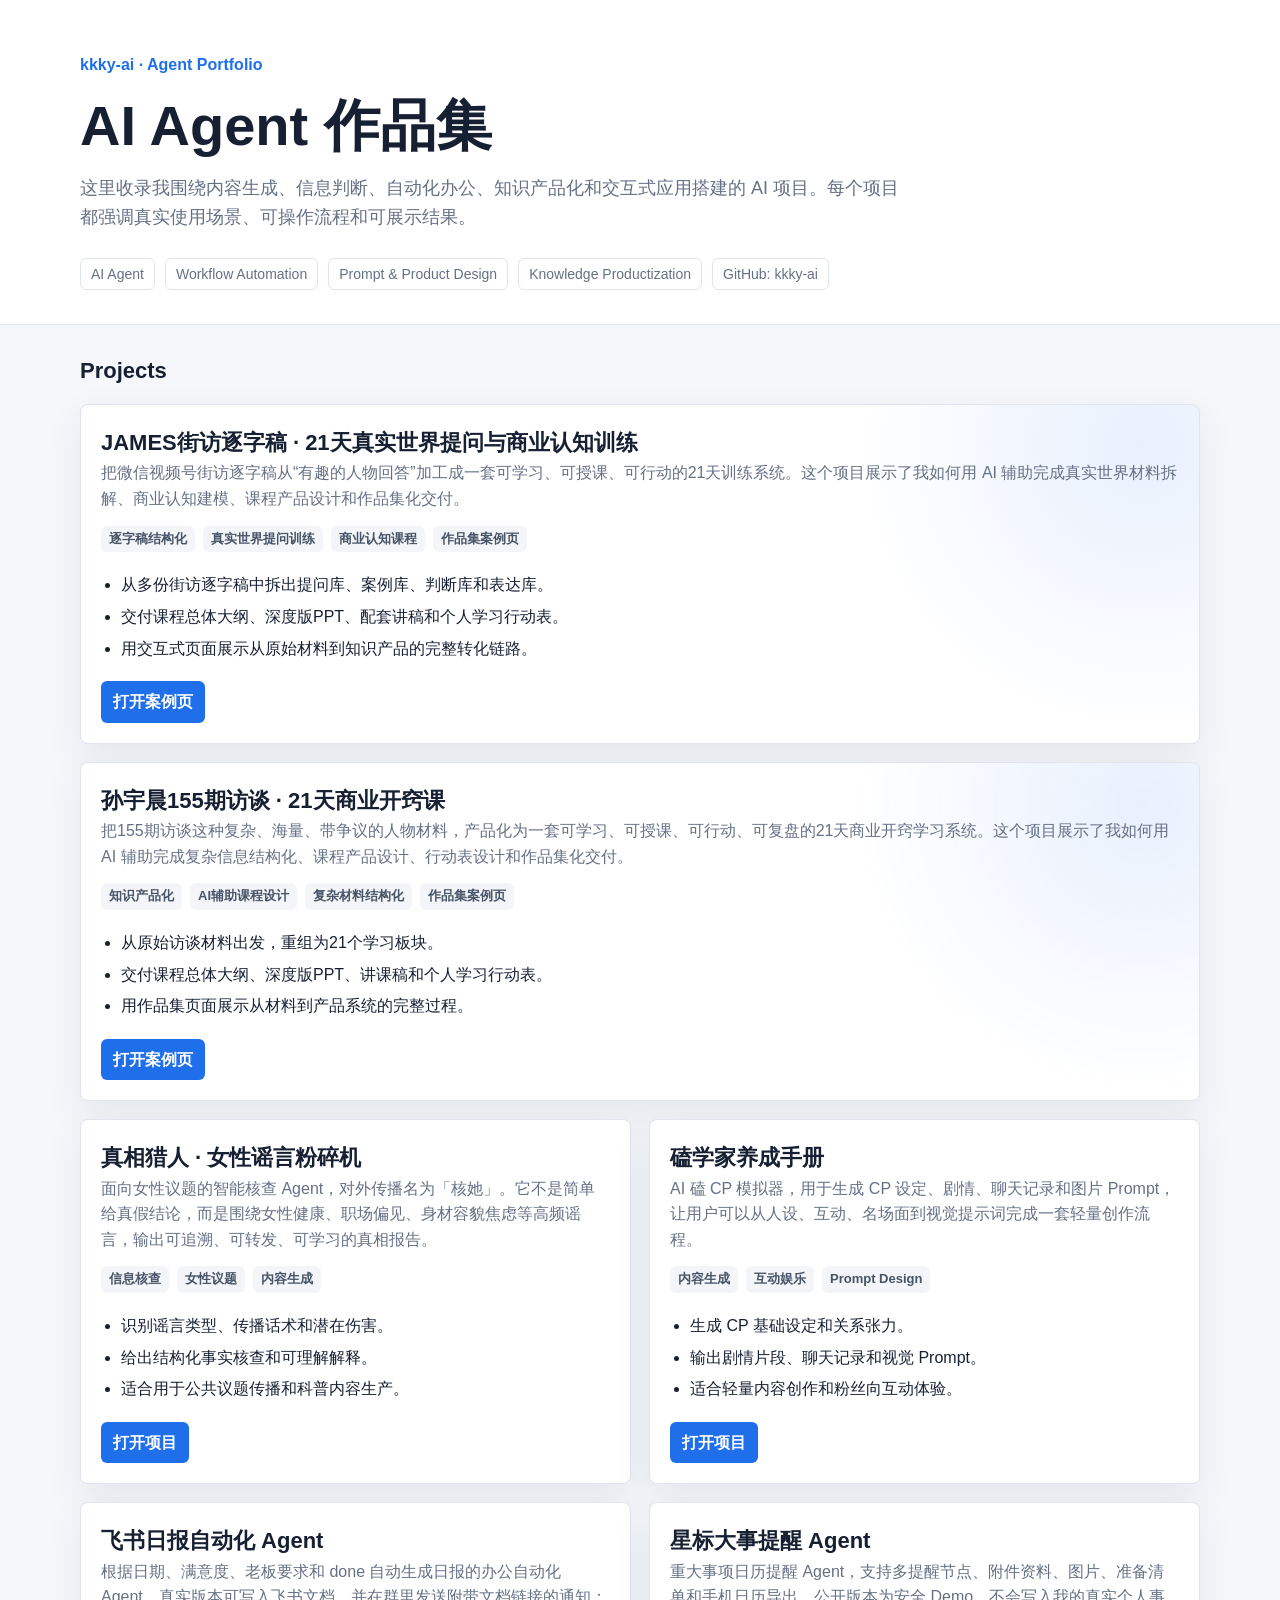
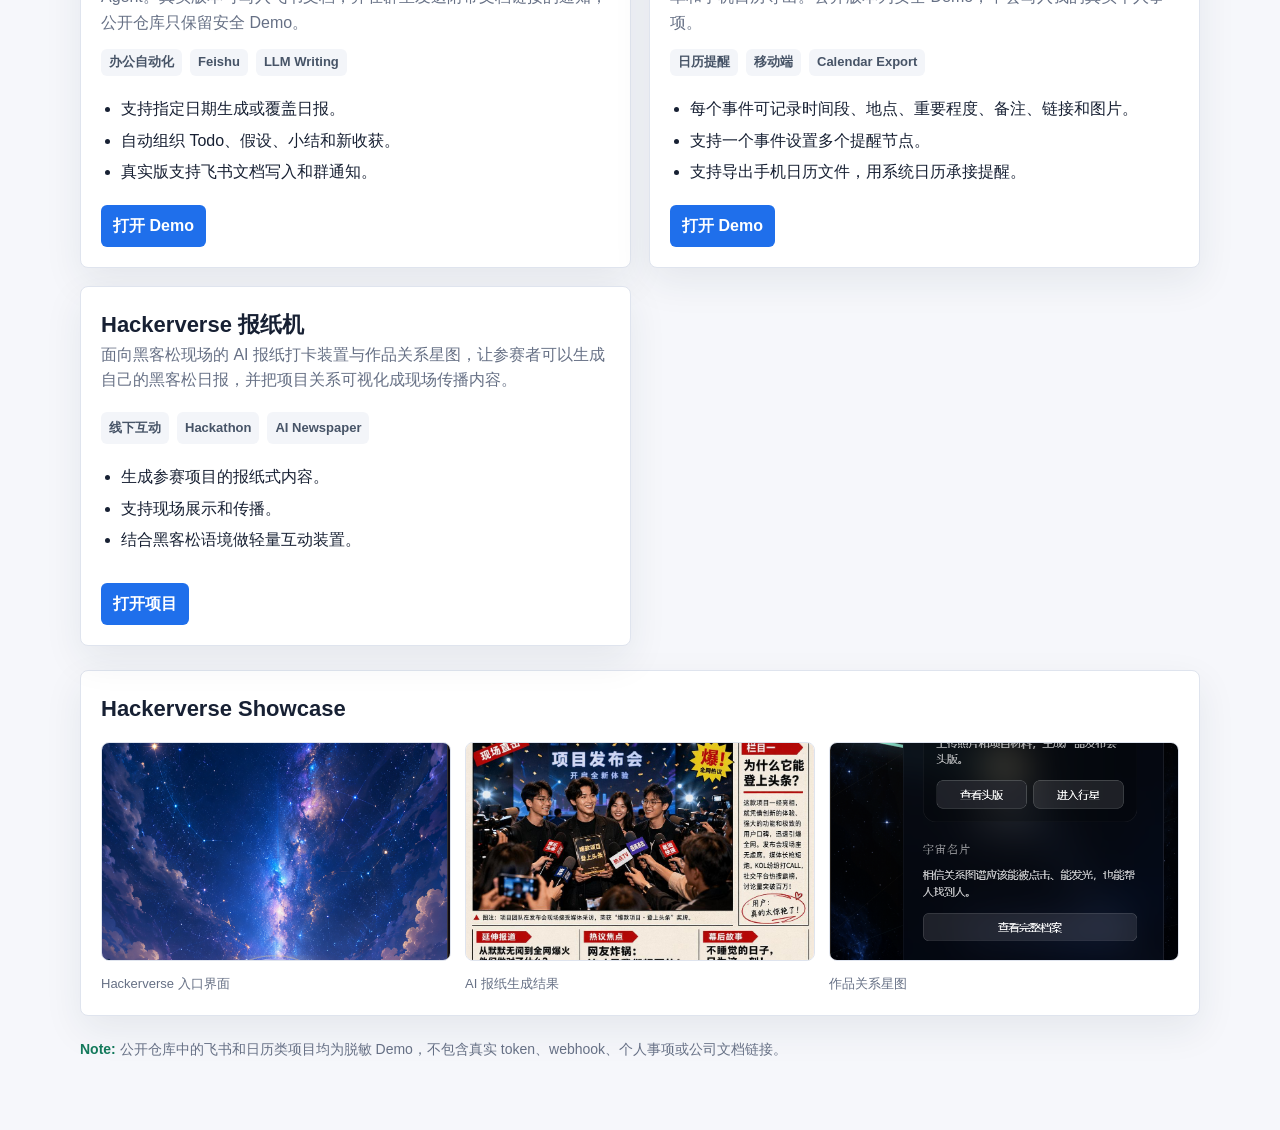
==== commit cf3a8b96: "Add JAMES street interview course case" ====
--- a/index.html
+++ b/index.html
@@ -258,6 +258,27 @@
       <section class="grid">
         <article class="card featured">
           <div>
+            <h2>JAMES街访逐字稿 · 21天真实世界提问与商业认知训练</h2>
+            <p>把微信视频号街访逐字稿从“有趣的人物回答”加工成一套可学习、可授课、可行动的21天训练系统。这个项目展示了我如何用 AI 辅助完成真实世界材料拆解、商业认知建模、课程产品设计和作品集化交付。</p>
+          </div>
+          <div class="project-meta">
+            <span class="pill">逐字稿结构化</span>
+            <span class="pill">真实世界提问训练</span>
+            <span class="pill">商业认知课程</span>
+            <span class="pill">作品集案例页</span>
+          </div>
+          <ul class="list">
+            <li>从多份街访逐字稿中拆出提问库、案例库、判断库和表达库。</li>
+            <li>交付课程总体大纲、深度版PPT、配套讲稿和个人学习行动表。</li>
+            <li>用交互式页面展示从原始材料到知识产品的完整转化链路。</li>
+          </ul>
+          <div class="links">
+            <a class="button" href="./james-street-interview-course/">打开案例页</a>
+          </div>
+        </article>
+
+        <article class="card featured">
+          <div>
             <h2>孙宇晨155期访谈 · 21天商业开窍课</h2>
             <p>把155期访谈这种复杂、海量、带争议的人物材料，产品化为一套可学习、可授课、可行动、可复盘的21天商业开窍学习系统。这个项目展示了我如何用 AI 辅助完成复杂信息结构化、课程产品设计、行动表设计和作品集化交付。</p>
           </div>
